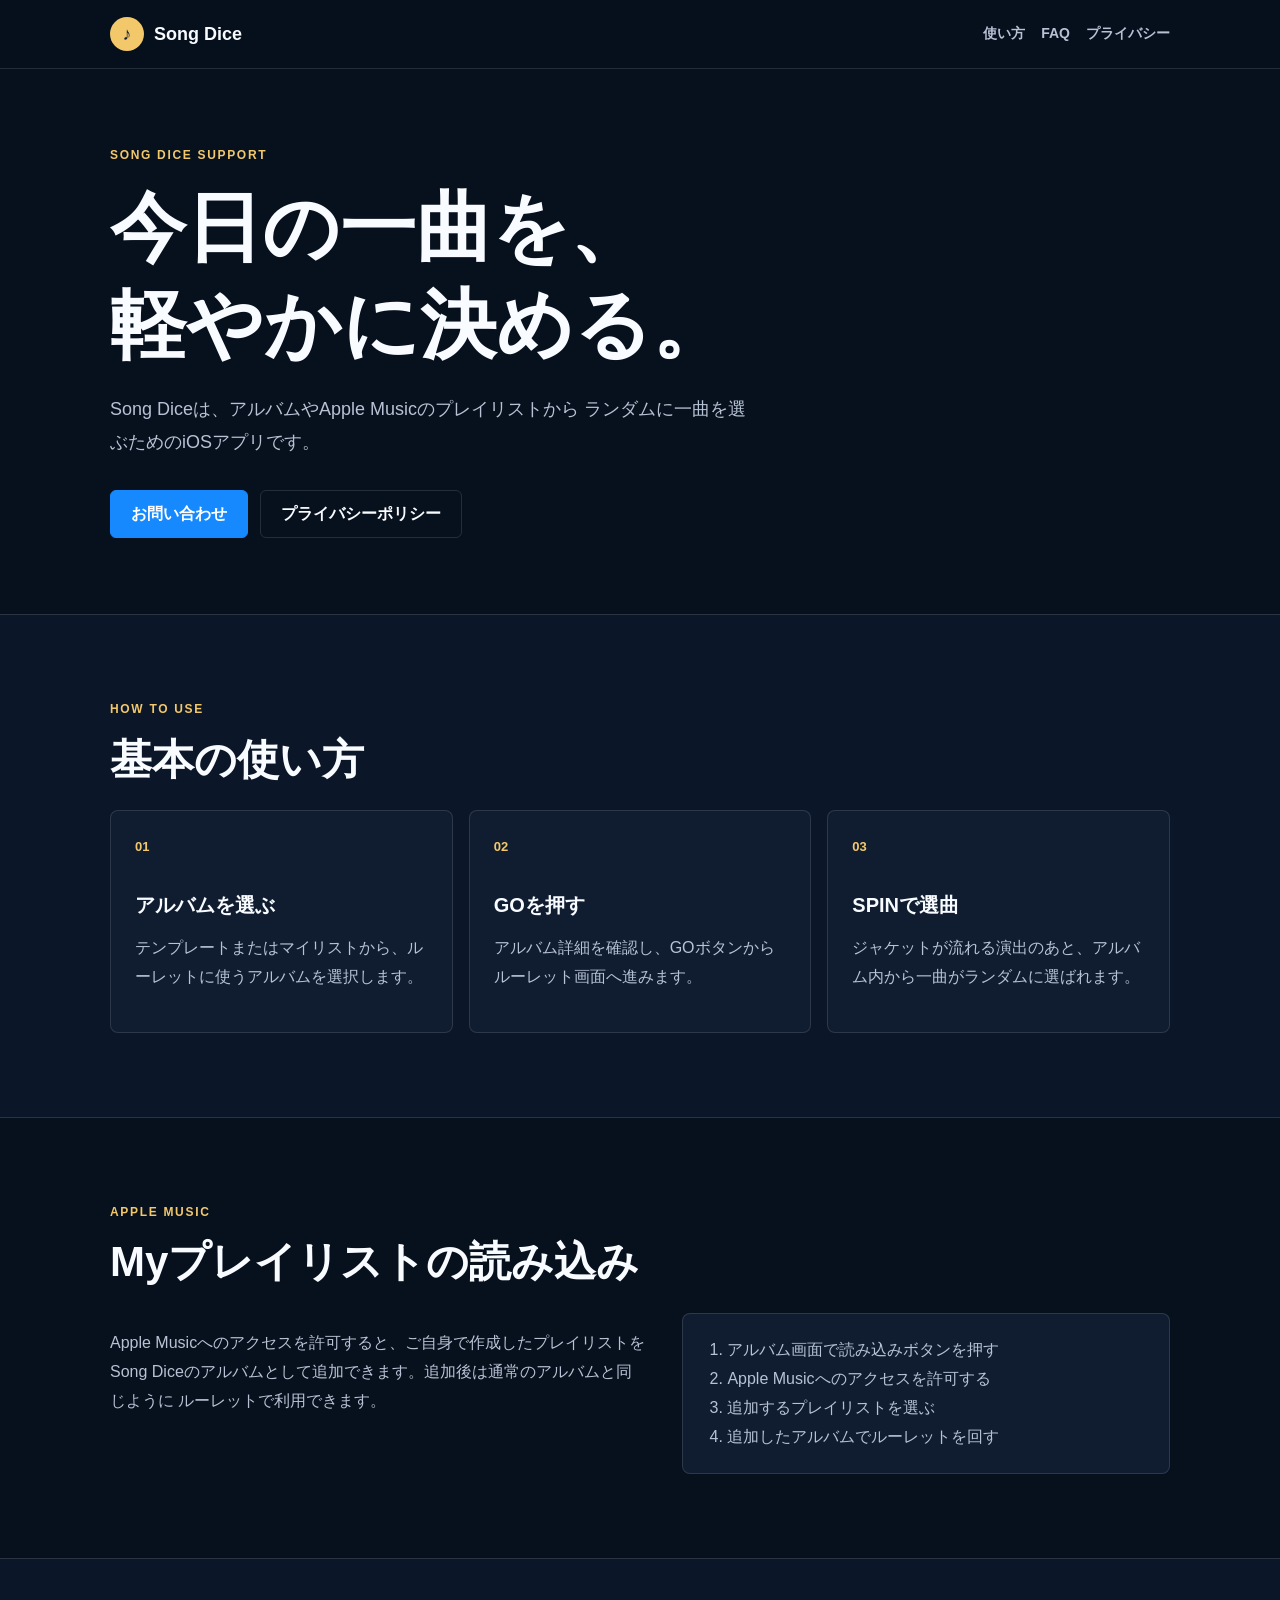
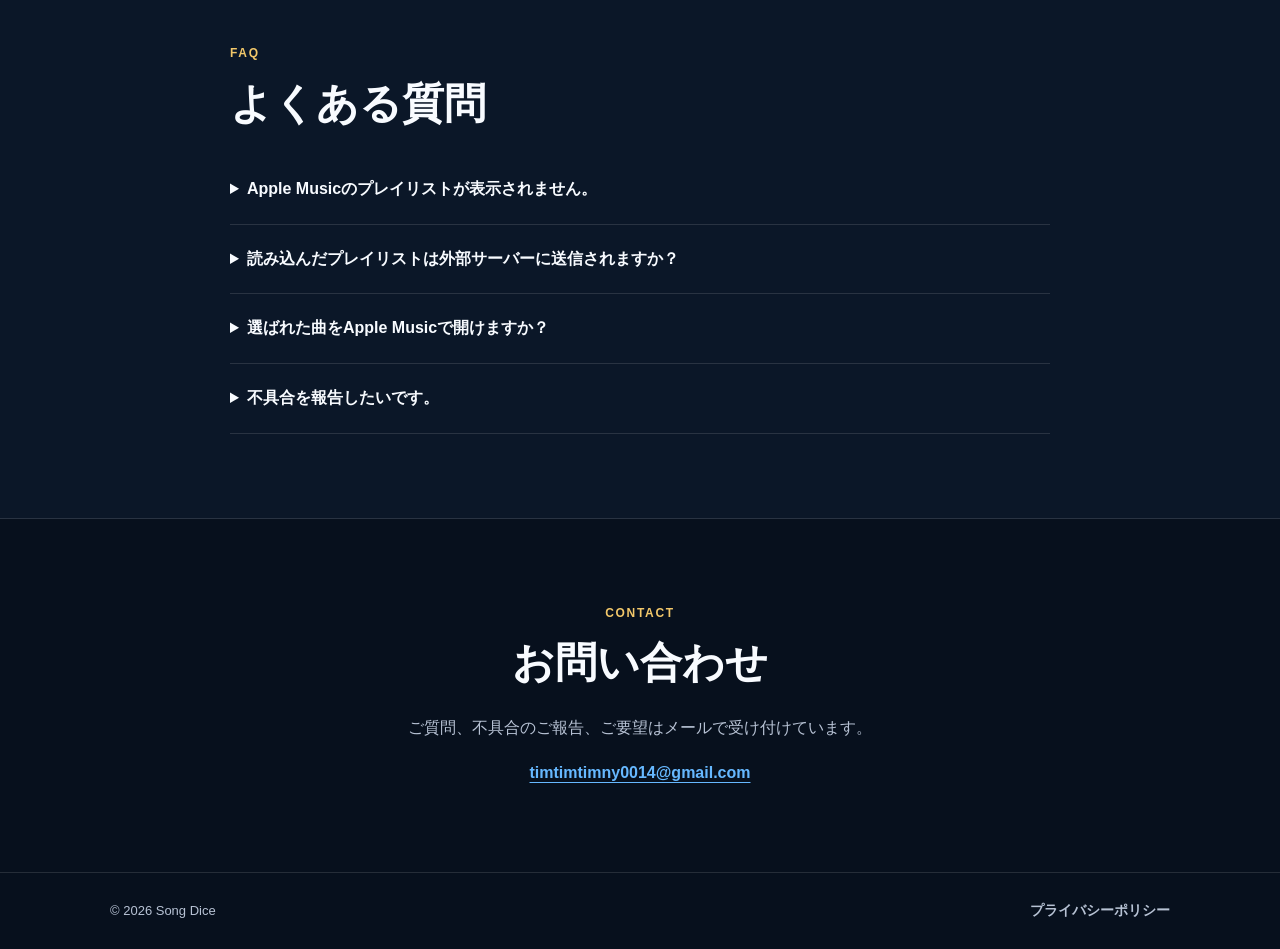
==== index.html @ 13b1c158 "Add Song Dice support and privacy pages" ====
<!DOCTYPE html>
<html lang="ja">
<head>
  <meta charset="UTF-8">
  <meta name="viewport" content="width=device-width, initial-scale=1">
  <meta name="description" content="Song Diceのサポートページです。使い方、よくある質問、お問い合わせ先をご案内します。">
  <title>Song Dice サポート</title>
  <link rel="stylesheet" href="styles.css">
</head>
<body>
  <header class="site-header">
    <div class="shell nav">
      <a class="brand" href="index.html" aria-label="Song Dice サポート トップ">
        <span class="brand-mark">♪</span>
        <span>Song Dice</span>
      </a>
      <nav aria-label="ページ内ナビゲーション">
        <a href="#guide">使い方</a>
        <a href="#faq">FAQ</a>
        <a href="privacy.html">プライバシー</a>
      </nav>
    </div>
  </header>

  <main>
    <section class="hero shell">
      <p class="eyebrow">SONG DICE SUPPORT</p>
      <h1>今日の一曲を、<br>軽やかに決める。</h1>
      <p class="hero-copy">
        Song Diceは、アルバムやApple Musicのプレイリストから
        ランダムに一曲を選ぶためのiOSアプリです。
      </p>
      <div class="hero-actions">
        <a class="button primary" href="mailto:timtimtimny0014@gmail.com">お問い合わせ</a>
        <a class="button secondary" href="privacy.html">プライバシーポリシー</a>
      </div>
    </section>

    <section class="section band" id="guide">
      <div class="shell">
        <p class="eyebrow">HOW TO USE</p>
        <h2>基本の使い方</h2>
        <div class="steps">
          <article>
            <span class="step-number">01</span>
            <h3>アルバムを選ぶ</h3>
            <p>テンプレートまたはマイリストから、ルーレットに使うアルバムを選択します。</p>
          </article>
          <article>
            <span class="step-number">02</span>
            <h3>GOを押す</h3>
            <p>アルバム詳細を確認し、GOボタンからルーレット画面へ進みます。</p>
          </article>
          <article>
            <span class="step-number">03</span>
            <h3>SPINで選曲</h3>
            <p>ジャケットが流れる演出のあと、アルバム内から一曲がランダムに選ばれます。</p>
          </article>
        </div>
      </div>
    </section>

    <section class="section shell">
      <p class="eyebrow">APPLE MUSIC</p>
      <h2>Myプレイリストの読み込み</h2>
      <div class="feature-layout">
        <div>
          <p>
            Apple Musicへのアクセスを許可すると、ご自身で作成したプレイリストを
            Song Diceのアルバムとして追加できます。追加後は通常のアルバムと同じように
            ルーレットで利用できます。
          </p>
        </div>
        <ol class="compact-list">
          <li>アルバム画面で読み込みボタンを押す</li>
          <li>Apple Musicへのアクセスを許可する</li>
          <li>追加するプレイリストを選ぶ</li>
          <li>追加したアルバムでルーレットを回す</li>
        </ol>
      </div>
    </section>

    <section class="section band" id="faq">
      <div class="shell narrow">
        <p class="eyebrow">FAQ</p>
        <h2>よくある質問</h2>
        <details>
          <summary>Apple Musicのプレイリストが表示されません。</summary>
          <p>端末でApple Musicにサインインしていること、設定アプリでSong Diceのメディアアクセスが許可されていることをご確認ください。通信環境を確認し、再読み込みもお試しください。</p>
        </details>
        <details>
          <summary>読み込んだプレイリストは外部サーバーに送信されますか？</summary>
          <p>Song Dice独自のサーバーには送信しません。読み込んだアルバムと曲情報は、お使いの端末内に保存されます。</p>
        </details>
        <details>
          <summary>選ばれた曲をApple Musicで開けますか？</summary>
          <p>曲情報にApple Musicのリンクがある場合は、結果画面からApple Musicで開けます。</p>
        </details>
        <details>
          <summary>不具合を報告したいです。</summary>
          <p>端末の機種、iOSのバージョン、発生した操作を添えて、下記メールアドレスまでご連絡ください。</p>
        </details>
      </div>
    </section>

    <section class="section shell contact" id="contact">
      <p class="eyebrow">CONTACT</p>
      <h2>お問い合わせ</h2>
      <p>ご質問、不具合のご報告、ご要望はメールで受け付けています。</p>
      <a class="contact-link" href="mailto:timtimtimny0014@gmail.com">timtimtimny0014@gmail.com</a>
    </section>
  </main>

  <footer>
    <div class="shell footer-inner">
      <span>© 2026 Song Dice</span>
      <a href="privacy.html">プライバシーポリシー</a>
    </div>
  </footer>
</body>
</html>
---- styles.css ----
:root {
  color-scheme: dark;
  --bg: #07101d;
  --bg-soft: #0b1728;
  --panel: #101d31;
  --line: rgba(255, 255, 255, 0.12);
  --text: #f8fbff;
  --muted: #b7c2d4;
  --blue: #1689ff;
  --blue-dark: #0768d8;
  --gold: #f3c86a;
  --max: 1060px;
}

* {
  box-sizing: border-box;
}

html {
  scroll-behavior: smooth;
}

body {
  margin: 0;
  background: var(--bg);
  color: var(--text);
  font-family: -apple-system, BlinkMacSystemFont, "Helvetica Neue", "Yu Gothic", YuGothic, sans-serif;
  line-height: 1.8;
}

a {
  color: inherit;
}

.shell {
  width: min(calc(100% - 40px), var(--max));
  margin-inline: auto;
}

.narrow {
  max-width: 820px;
}

.site-header {
  position: sticky;
  top: 0;
  z-index: 10;
  border-bottom: 1px solid var(--line);
  background: rgba(7, 16, 29, 0.94);
  backdrop-filter: blur(18px);
}

.nav,
.footer-inner {
  display: flex;
  align-items: center;
  justify-content: space-between;
  min-height: 68px;
  gap: 20px;
}

.brand {
  display: flex;
  align-items: center;
  gap: 10px;
  color: var(--text);
  font-size: 18px;
  font-weight: 800;
  text-decoration: none;
}

.brand-mark {
  display: grid;
  width: 34px;
  height: 34px;
  place-items: center;
  border-radius: 50%;
  background: var(--gold);
  color: #172033;
}

nav {
  display: flex;
  flex-wrap: wrap;
  justify-content: flex-end;
  gap: 16px;
}

nav a,
footer a {
  color: var(--muted);
  font-size: 14px;
  font-weight: 700;
  text-decoration: none;
}

nav a:hover,
footer a:hover,
nav a[aria-current="page"] {
  color: var(--text);
}

.hero {
  min-height: 520px;
  display: flex;
  flex-direction: column;
  justify-content: center;
  padding-block: 76px;
}

.eyebrow {
  margin: 0 0 12px;
  color: var(--gold);
  font-size: 12px;
  font-weight: 800;
  letter-spacing: 0.14em;
}

h1,
h2,
h3 {
  margin-top: 0;
  line-height: 1.28;
}

h1 {
  margin-bottom: 20px;
  font-size: clamp(42px, 8vw, 76px);
}

h2 {
  margin-bottom: 24px;
  font-size: clamp(28px, 5vw, 42px);
}

h3 {
  margin-bottom: 8px;
  font-size: 20px;
}

p {
  color: var(--muted);
}

.hero-copy {
  max-width: 640px;
  margin: 0;
  font-size: 18px;
}

.hero-actions {
  display: flex;
  flex-wrap: wrap;
  gap: 12px;
  margin-top: 32px;
}

.button {
  display: inline-flex;
  min-height: 48px;
  align-items: center;
  justify-content: center;
  padding: 0 20px;
  border: 1px solid var(--line);
  border-radius: 6px;
  font-weight: 800;
  text-decoration: none;
}

.primary {
  border-color: var(--blue);
  background: var(--blue);
  color: white;
}

.primary:hover {
  background: var(--blue-dark);
}

.secondary:hover {
  border-color: var(--gold);
}

.section {
  padding-block: 84px;
}

.band {
  border-block: 1px solid var(--line);
  background: var(--bg-soft);
}

.steps {
  display: grid;
  grid-template-columns: repeat(3, 1fr);
  gap: 16px;
}

.steps article {
  min-height: 220px;
  padding: 24px;
  border: 1px solid var(--line);
  border-radius: 8px;
  background: var(--panel);
}

.step-number {
  display: block;
  margin-bottom: 34px;
  color: var(--gold);
  font-size: 13px;
  font-weight: 800;
}

.feature-layout {
  display: grid;
  grid-template-columns: 1.1fr 1fr;
  gap: 36px;
}

.compact-list {
  margin: 0;
  padding: 22px 22px 22px 44px;
  border: 1px solid var(--line);
  border-radius: 8px;
  background: var(--panel);
  color: var(--muted);
}

details {
  padding: 20px 0;
  border-bottom: 1px solid var(--line);
}

summary {
  color: var(--text);
  cursor: pointer;
  font-weight: 800;
}

details p {
  margin-bottom: 0;
}

.contact {
  text-align: center;
}

.contact-link,
.text-link {
  color: #66b8ff;
  font-weight: 800;
  text-decoration: underline;
  text-underline-offset: 4px;
}

.policy {
  max-width: 820px;
  padding-block: 76px 96px;
}

.policy h1 {
  font-size: clamp(38px, 7vw, 58px);
}

.policy h2 {
  margin-top: 56px;
  margin-bottom: 10px;
  font-size: 26px;
}

.policy h3 {
  margin-top: 28px;
  margin-bottom: 6px;
  font-size: 18px;
}

.updated {
  margin-bottom: 40px;
  font-size: 14px;
}

footer {
  border-top: 1px solid var(--line);
}

.footer-inner {
  min-height: 76px;
  color: var(--muted);
  font-size: 13px;
}

@media (max-width: 720px) {
  .nav {
    align-items: flex-start;
    flex-direction: column;
    padding-block: 14px;
  }

  .hero {
    min-height: 460px;
  }

  .steps,
  .feature-layout {
    grid-template-columns: 1fr;
  }

  .section {
    padding-block: 64px;
  }
}
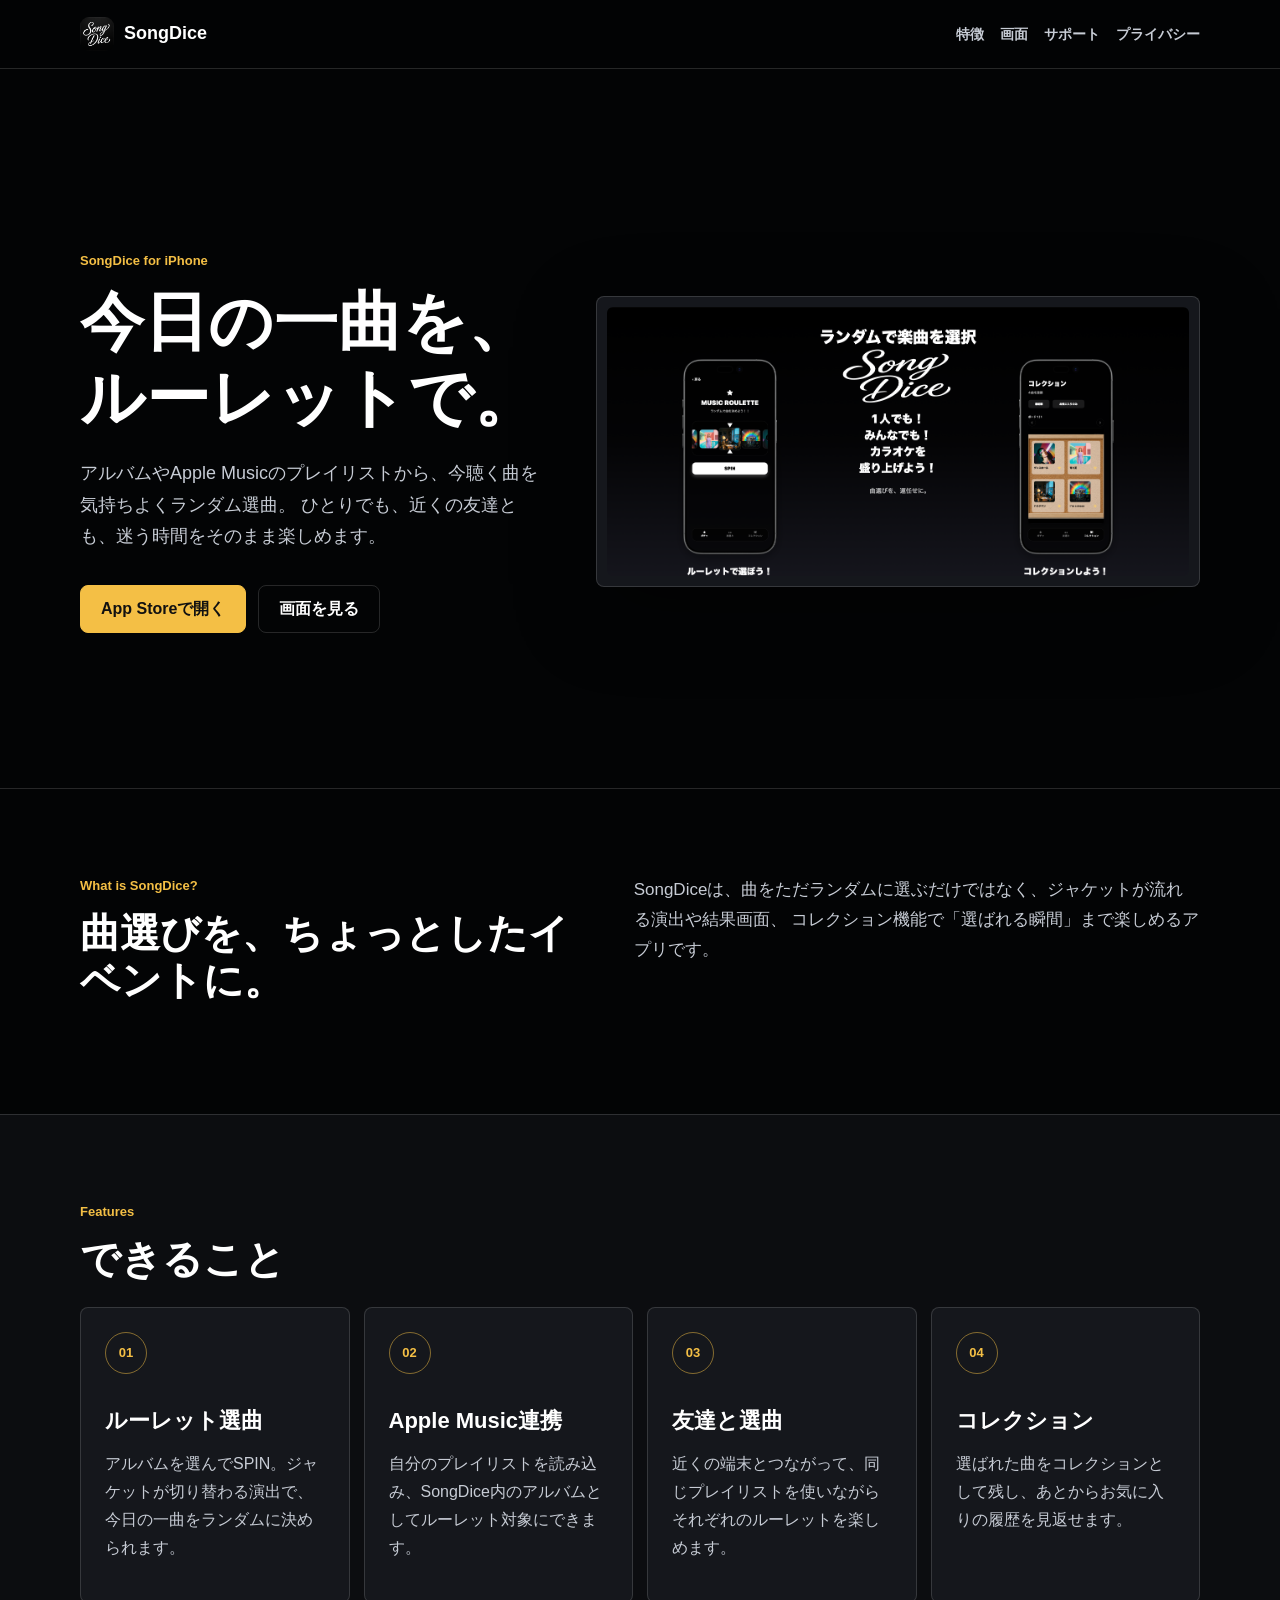
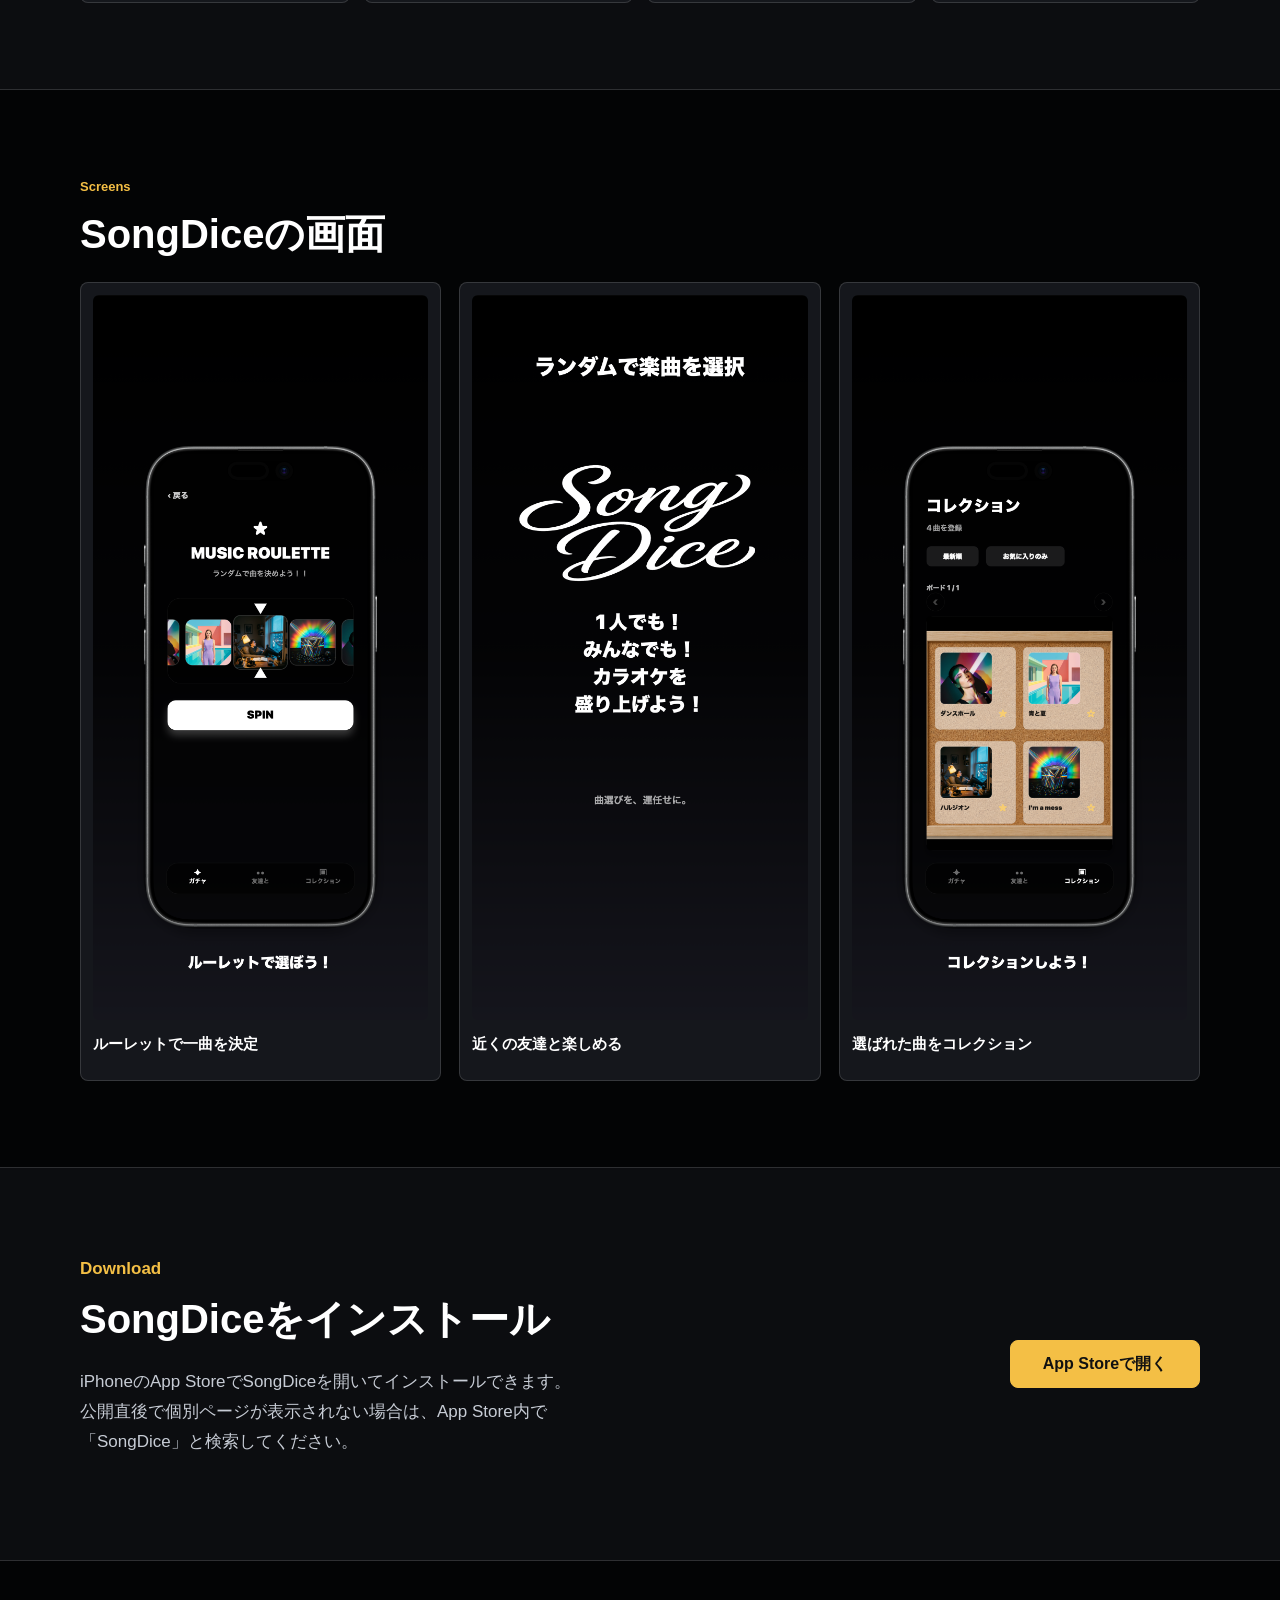
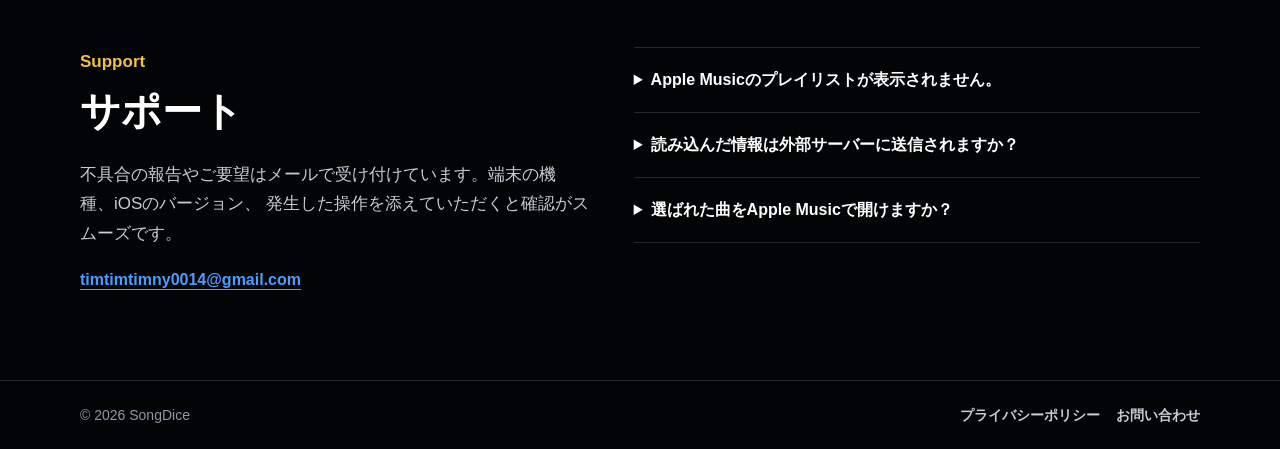
==== commit 7ef7379b: "Create SongDice promotional website" ====
--- a/index.html
+++ b/index.html
@@ -3,118 +3,168 @@
 <head>
   <meta charset="UTF-8">
   <meta name="viewport" content="width=device-width, initial-scale=1">
-  <meta name="description" content="Song Diceのサポートページです。使い方、よくある質問、お問い合わせ先をご案内します。">
-  <title>Song Dice サポート</title>
+  <meta name="description" content="SongDiceは、アルバムやApple Musicのプレイリストから今日の一曲をルーレットで決めるiOSアプリです。">
+  <meta property="og:title" content="SongDice">
+  <meta property="og:description" content="今日の一曲を、ルーレットで。">
+  <meta property="og:image" content="assets/songdice-hero.png">
+  <meta property="og:type" content="website">
+  <title>SongDice</title>
+  <link rel="icon" href="assets/songdice-icon.png">
+  <link rel="apple-touch-icon" href="assets/songdice-icon.png">
   <link rel="stylesheet" href="styles.css">
 </head>
 <body>
   <header class="site-header">
     <div class="shell nav">
-      <a class="brand" href="index.html" aria-label="Song Dice サポート トップ">
-        <span class="brand-mark">♪</span>
-        <span>Song Dice</span>
+      <a class="brand" href="index.html" aria-label="SongDice トップ">
+        <img src="assets/songdice-icon.png" alt="" width="34" height="34">
+        <span>SongDice</span>
       </a>
       <nav aria-label="ページ内ナビゲーション">
-        <a href="#guide">使い方</a>
-        <a href="#faq">FAQ</a>
+        <a href="#features">特徴</a>
+        <a href="#screens">画面</a>
+        <a href="#support">サポート</a>
         <a href="privacy.html">プライバシー</a>
       </nav>
     </div>
   </header>
 
   <main>
-    <section class="hero shell">
-      <p class="eyebrow">SONG DICE SUPPORT</p>
-      <h1>今日の一曲を、<br>軽やかに決める。</h1>
-      <p class="hero-copy">
-        Song Diceは、アルバムやApple Musicのプレイリストから
-        ランダムに一曲を選ぶためのiOSアプリです。
-      </p>
-      <div class="hero-actions">
-        <a class="button primary" href="mailto:timtimtimny0014@gmail.com">お問い合わせ</a>
-        <a class="button secondary" href="privacy.html">プライバシーポリシー</a>
+    <section class="hero">
+      <div class="shell hero-grid">
+        <div class="hero-copy">
+          <p class="eyebrow">SongDice for iPhone</p>
+          <h1>今日の一曲を、ルーレットで。</h1>
+          <p>
+            アルバムやApple Musicのプレイリストから、今聴く曲を気持ちよくランダム選曲。
+            ひとりでも、近くの友達とも、迷う時間をそのまま楽しめます。
+          </p>
+          <div class="hero-actions" aria-label="主要リンク">
+            <a class="button primary" href="itms-apps://itunes.apple.com/jp/search?term=SongDice&amp;media=software">App Storeで開く</a>
+            <a class="button secondary" href="#screens">画面を見る</a>
+          </div>
+        </div>
+        <figure class="hero-visual" aria-label="SongDiceのアプリ画面">
+          <img src="assets/songdice-hero.png" alt="SongDiceのルーレット、メッセージ、コレクション画面">
+        </figure>
       </div>
     </section>
 
-    <section class="section band" id="guide">
+    <section class="section intro">
+      <div class="shell intro-grid">
+        <div>
+          <p class="eyebrow">What is SongDice?</p>
+          <h2>曲選びを、ちょっとしたイベントに。</h2>
+        </div>
+        <p>
+          SongDiceは、曲をただランダムに選ぶだけではなく、ジャケットが流れる演出や結果画面、
+          コレクション機能で「選ばれる瞬間」まで楽しめるアプリです。
+        </p>
+      </div>
+    </section>
+
+    <section class="section band" id="features">
       <div class="shell">
-        <p class="eyebrow">HOW TO USE</p>
-        <h2>基本の使い方</h2>
-        <div class="steps">
+        <p class="eyebrow">Features</p>
+        <h2>できること</h2>
+        <div class="feature-grid">
           <article>
-            <span class="step-number">01</span>
-            <h3>アルバムを選ぶ</h3>
-            <p>テンプレートまたはマイリストから、ルーレットに使うアルバムを選択します。</p>
+            <span class="feature-number">01</span>
+            <h3>ルーレット選曲</h3>
+            <p>アルバムを選んでSPIN。ジャケットが切り替わる演出で、今日の一曲をランダムに決められます。</p>
           </article>
           <article>
-            <span class="step-number">02</span>
-            <h3>GOを押す</h3>
-            <p>アルバム詳細を確認し、GOボタンからルーレット画面へ進みます。</p>
+            <span class="feature-number">02</span>
+            <h3>Apple Music連携</h3>
+            <p>自分のプレイリストを読み込み、SongDice内のアルバムとしてルーレット対象にできます。</p>
           </article>
           <article>
-            <span class="step-number">03</span>
-            <h3>SPINで選曲</h3>
-            <p>ジャケットが流れる演出のあと、アルバム内から一曲がランダムに選ばれます。</p>
+            <span class="feature-number">03</span>
+            <h3>友達と選曲</h3>
+            <p>近くの端末とつながって、同じプレイリストを使いながらそれぞれのルーレットを楽しめます。</p>
+          </article>
+          <article>
+            <span class="feature-number">04</span>
+            <h3>コレクション</h3>
+            <p>選ばれた曲をコレクションとして残し、あとからお気に入りの履歴を見返せます。</p>
           </article>
         </div>
       </div>
     </section>
 
-    <section class="section shell">
-      <p class="eyebrow">APPLE MUSIC</p>
-      <h2>Myプレイリストの読み込み</h2>
-      <div class="feature-layout">
-        <div>
-          <p>
-            Apple Musicへのアクセスを許可すると、ご自身で作成したプレイリストを
-            Song Diceのアルバムとして追加できます。追加後は通常のアルバムと同じように
-            ルーレットで利用できます。
-          </p>
+    <section class="section" id="screens">
+      <div class="shell">
+        <div class="section-heading">
+          <p class="eyebrow">Screens</p>
+          <h2>SongDiceの画面</h2>
         </div>
-        <ol class="compact-list">
-          <li>アルバム画面で読み込みボタンを押す</li>
-          <li>Apple Musicへのアクセスを許可する</li>
-          <li>追加するプレイリストを選ぶ</li>
-          <li>追加したアルバムでルーレットを回す</li>
-        </ol>
+        <div class="screen-grid">
+          <figure>
+            <img src="assets/songdice-roulette.png" alt="ルーレット選曲画面">
+            <figcaption>ルーレットで一曲を決定</figcaption>
+          </figure>
+          <figure>
+            <img src="assets/songdice-message.png" alt="友達と楽しむメッセージ画面">
+            <figcaption>近くの友達と楽しめる</figcaption>
+          </figure>
+          <figure>
+            <img src="assets/songdice-collection.png" alt="選ばれた曲のコレクション画面">
+            <figcaption>選ばれた曲をコレクション</figcaption>
+          </figure>
+        </div>
       </div>
     </section>
 
-    <section class="section band" id="faq">
-      <div class="shell narrow">
-        <p class="eyebrow">FAQ</p>
-        <h2>よくある質問</h2>
-        <details>
-          <summary>Apple Musicのプレイリストが表示されません。</summary>
-          <p>端末でApple Musicにサインインしていること、設定アプリでSong Diceのメディアアクセスが許可されていることをご確認ください。通信環境を確認し、再読み込みもお試しください。</p>
-        </details>
-        <details>
-          <summary>読み込んだプレイリストは外部サーバーに送信されますか？</summary>
-          <p>Song Dice独自のサーバーには送信しません。読み込んだアルバムと曲情報は、お使いの端末内に保存されます。</p>
-        </details>
-        <details>
-          <summary>選ばれた曲をApple Musicで開けますか？</summary>
-          <p>曲情報にApple Musicのリンクがある場合は、結果画面からApple Musicで開けます。</p>
-        </details>
-        <details>
-          <summary>不具合を報告したいです。</summary>
-          <p>端末の機種、iOSのバージョン、発生した操作を添えて、下記メールアドレスまでご連絡ください。</p>
-        </details>
+    <section class="section band install">
+      <div class="shell install-grid">
+        <div>
+          <p class="eyebrow">Download</p>
+          <h2>SongDiceをインストール</h2>
+          <p>
+            iPhoneのApp StoreでSongDiceを開いてインストールできます。
+            公開直後で個別ページが表示されない場合は、App Store内で「SongDice」と検索してください。
+          </p>
+        </div>
+        <a class="button primary large" href="itms-apps://itunes.apple.com/jp/search?term=SongDice&amp;media=software">App Storeで開く</a>
       </div>
     </section>
 
-    <section class="section shell contact" id="contact">
-      <p class="eyebrow">CONTACT</p>
-      <h2>お問い合わせ</h2>
-      <p>ご質問、不具合のご報告、ご要望はメールで受け付けています。</p>
-      <a class="contact-link" href="mailto:timtimtimny0014@gmail.com">timtimtimny0014@gmail.com</a>
+    <section class="section" id="support">
+      <div class="shell support-grid">
+        <div>
+          <p class="eyebrow">Support</p>
+          <h2>サポート</h2>
+          <p>
+            不具合の報告やご要望はメールで受け付けています。端末の機種、iOSのバージョン、
+            発生した操作を添えていただくと確認がスムーズです。
+          </p>
+          <a class="text-link" href="mailto:timtimtimny0014@gmail.com">timtimtimny0014@gmail.com</a>
+        </div>
+        <div class="faq-list" aria-label="よくある質問">
+          <details>
+            <summary>Apple Musicのプレイリストが表示されません。</summary>
+            <p>端末でApple Musicにサインインしていること、設定アプリでSongDiceのメディアアクセスが許可されていることをご確認ください。</p>
+          </details>
+          <details>
+            <summary>読み込んだ情報は外部サーバーに送信されますか？</summary>
+            <p>SongDice独自のサーバーには送信しません。読み込んだアルバムと曲情報は端末内に保存されます。</p>
+          </details>
+          <details>
+            <summary>選ばれた曲をApple Musicで開けますか？</summary>
+            <p>曲情報にApple Musicのリンクがある場合は、結果画面からApple Musicで開けます。</p>
+          </details>
+        </div>
+      </div>
     </section>
   </main>
 
   <footer>
     <div class="shell footer-inner">
-      <span>© 2026 Song Dice</span>
-      <a href="privacy.html">プライバシーポリシー</a>
+      <span>© 2026 SongDice</span>
+      <div>
+        <a href="privacy.html">プライバシーポリシー</a>
+        <a href="mailto:timtimtimny0014@gmail.com">お問い合わせ</a>
+      </div>
     </div>
   </footer>
 </body>
--- a/styles.css
+++ b/styles.css
@@ -1,15 +1,17 @@
 :root {
   color-scheme: dark;
-  --bg: #07101d;
-  --bg-soft: #0b1728;
-  --panel: #101d31;
-  --line: rgba(255, 255, 255, 0.12);
-  --text: #f8fbff;
-  --muted: #b7c2d4;
-  --blue: #1689ff;
-  --blue-dark: #0768d8;
-  --gold: #f3c86a;
-  --max: 1060px;
+  --bg: #030405;
+  --bg-soft: #0c0d10;
+  --panel: #15171c;
+  --panel-strong: #1d2027;
+  --line: rgba(255, 255, 255, 0.14);
+  --text: #ffffff;
+  --muted: #c7ccd5;
+  --soft: #8f98a8;
+  --gold: #f4bf45;
+  --green: #22c58b;
+  --blue: #4b9dff;
+  --max: 1120px;
 }
 
 * {
@@ -25,7 +27,12 @@
   background: var(--bg);
   color: var(--text);
   font-family: -apple-system, BlinkMacSystemFont, "Helvetica Neue", "Yu Gothic", YuGothic, sans-serif;
-  line-height: 1.8;
+  line-height: 1.75;
+}
+
+img {
+  display: block;
+  max-width: 100%;
 }
 
 a {
@@ -37,25 +44,21 @@
   margin-inline: auto;
 }
 
-.narrow {
-  max-width: 820px;
-}
-
 .site-header {
   position: sticky;
   top: 0;
-  z-index: 10;
+  z-index: 20;
   border-bottom: 1px solid var(--line);
-  background: rgba(7, 16, 29, 0.94);
-  backdrop-filter: blur(18px);
+  background: rgba(3, 4, 5, 0.92);
+  backdrop-filter: blur(16px);
 }
 
 .nav,
 .footer-inner {
   display: flex;
+  min-height: 68px;
   align-items: center;
   justify-content: space-between;
-  min-height: 68px;
   gap: 20px;
 }
 
@@ -69,17 +72,12 @@
   text-decoration: none;
 }
 
-.brand-mark {
-  display: grid;
-  width: 34px;
-  height: 34px;
-  place-items: center;
-  border-radius: 50%;
-  background: var(--gold);
-  color: #172033;
-}
-
-nav {
+.brand img {
+  border-radius: 9px;
+}
+
+nav,
+.footer-inner div {
   display: flex;
   flex-wrap: wrap;
   justify-content: flex-end;
@@ -101,49 +99,64 @@
 }
 
 .hero {
-  min-height: 520px;
-  display: flex;
-  flex-direction: column;
-  justify-content: center;
-  padding-block: 76px;
+  min-height: 720px;
+  display: flex;
+  align-items: center;
+  padding-block: 78px 52px;
+  border-bottom: 1px solid var(--line);
+  background: #030405;
+}
+
+.hero-grid {
+  display: grid;
+  grid-template-columns: minmax(0, 0.9fr) minmax(420px, 1.15fr);
+  align-items: center;
+  gap: 44px;
+}
+
+.hero-copy {
+  min-width: 0;
 }
 
 .eyebrow {
   margin: 0 0 12px;
   color: var(--gold);
-  font-size: 12px;
-  font-weight: 800;
-  letter-spacing: 0.14em;
+  font-size: 13px;
+  font-weight: 800;
+  letter-spacing: 0;
+  text-transform: none;
 }
 
 h1,
 h2,
 h3 {
   margin-top: 0;
-  line-height: 1.28;
+  color: var(--text);
+  line-height: 1.18;
+  letter-spacing: 0;
 }
 
 h1 {
-  margin-bottom: 20px;
-  font-size: clamp(42px, 8vw, 76px);
+  margin-bottom: 22px;
+  font-size: 64px;
 }
 
 h2 {
   margin-bottom: 24px;
-  font-size: clamp(28px, 5vw, 42px);
+  font-size: 40px;
 }
 
 h3 {
-  margin-bottom: 8px;
-  font-size: 20px;
+  margin-bottom: 10px;
+  font-size: 22px;
 }
 
 p {
   color: var(--muted);
 }
 
-.hero-copy {
-  max-width: 640px;
+.hero-copy p:not(.eyebrow) {
+  max-width: 610px;
   margin: 0;
   font-size: 18px;
 }
@@ -162,27 +175,51 @@
   justify-content: center;
   padding: 0 20px;
   border: 1px solid var(--line);
-  border-radius: 6px;
+  border-radius: 8px;
+  color: var(--text);
   font-weight: 800;
   text-decoration: none;
+  transition: background 160ms ease, border-color 160ms ease, transform 160ms ease;
+}
+
+.button:hover {
+  transform: translateY(-1px);
 }
 
 .primary {
-  border-color: var(--blue);
-  background: var(--blue);
-  color: white;
+  border-color: var(--gold);
+  background: var(--gold);
+  color: #111111;
 }
 
 .primary:hover {
-  background: var(--blue-dark);
+  background: #ffd266;
 }
 
 .secondary:hover {
   border-color: var(--gold);
 }
 
+.large {
+  min-width: 190px;
+}
+
+.hero-visual {
+  margin: 0;
+  padding: 10px;
+  border: 1px solid var(--line);
+  border-radius: 8px;
+  background: var(--panel);
+  box-shadow: 0 24px 80px rgba(0, 0, 0, 0.42);
+}
+
+.hero-visual img {
+  width: 100%;
+  border-radius: 6px;
+}
+
 .section {
-  padding-block: 84px;
+  padding-block: 86px;
 }
 
 .band {
@@ -190,45 +227,99 @@
   background: var(--bg-soft);
 }
 
-.steps {
+.intro-grid,
+.install-grid,
+.support-grid {
   display: grid;
-  grid-template-columns: repeat(3, 1fr);
-  gap: 16px;
-}
-
-.steps article {
-  min-height: 220px;
+  grid-template-columns: minmax(0, 0.9fr) minmax(0, 1fr);
+  align-items: start;
+  gap: 44px;
+}
+
+.intro-grid p:last-child,
+.install-grid p,
+.support-grid p {
+  margin-top: 0;
+  font-size: 17px;
+}
+
+.feature-grid {
+  display: grid;
+  grid-template-columns: repeat(4, minmax(0, 1fr));
+  gap: 14px;
+}
+
+.feature-grid article {
+  min-height: 250px;
   padding: 24px;
   border: 1px solid var(--line);
   border-radius: 8px;
   background: var(--panel);
 }
 
-.step-number {
-  display: block;
+.feature-number {
+  display: inline-flex;
+  width: 42px;
+  height: 42px;
+  align-items: center;
+  justify-content: center;
   margin-bottom: 34px;
+  border: 1px solid rgba(244, 191, 69, 0.5);
+  border-radius: 50%;
   color: var(--gold);
   font-size: 13px;
   font-weight: 800;
 }
 
-.feature-layout {
+.screen-grid {
   display: grid;
-  grid-template-columns: 1.1fr 1fr;
-  gap: 36px;
-}
-
-.compact-list {
+  grid-template-columns: repeat(3, minmax(0, 1fr));
+  gap: 18px;
+}
+
+.screen-grid figure {
   margin: 0;
-  padding: 22px 22px 22px 44px;
+  padding: 12px;
   border: 1px solid var(--line);
   border-radius: 8px;
   background: var(--panel);
-  color: var(--muted);
+}
+
+.screen-grid img {
+  width: 100%;
+  border-radius: 6px;
+}
+
+figcaption {
+  min-height: 48px;
+  display: flex;
+  align-items: center;
+  color: var(--text);
+  font-size: 15px;
+  font-weight: 800;
+}
+
+.install-grid {
+  align-items: center;
+}
+
+.install-grid .button {
+  justify-self: end;
+}
+
+.text-link {
+  color: var(--blue);
+  font-weight: 800;
+  text-decoration: underline;
+  text-underline-offset: 4px;
+}
+
+.faq-list {
+  border-top: 1px solid var(--line);
 }
 
 details {
-  padding: 20px 0;
+  padding: 18px 0;
   border-bottom: 1px solid var(--line);
 }
 
@@ -242,71 +333,134 @@
   margin-bottom: 0;
 }
 
-.contact {
-  text-align: center;
-}
-
-.contact-link,
-.text-link {
-  color: #66b8ff;
-  font-weight: 800;
-  text-decoration: underline;
-  text-underline-offset: 4px;
-}
-
 .policy {
-  max-width: 820px;
+  max-width: 860px;
   padding-block: 76px 96px;
 }
 
 .policy h1 {
-  font-size: clamp(38px, 7vw, 58px);
+  font-size: 52px;
 }
 
 .policy h2 {
-  margin-top: 56px;
-  margin-bottom: 10px;
-  font-size: 26px;
+  margin-top: 52px;
+  font-size: 28px;
 }
 
 .policy h3 {
   margin-top: 28px;
-  margin-bottom: 6px;
-  font-size: 18px;
+  font-size: 20px;
 }
 
 .updated {
-  margin-bottom: 40px;
-  font-size: 14px;
+  color: var(--soft);
 }
 
 footer {
   border-top: 1px solid var(--line);
-}
-
-.footer-inner {
-  min-height: 76px;
-  color: var(--muted);
-  font-size: 13px;
+  background: #030405;
+}
+
+footer span {
+  color: var(--soft);
+  font-size: 14px;
+}
+
+@media (max-width: 980px) {
+  h1 {
+    font-size: 52px;
+  }
+
+  h2 {
+    font-size: 34px;
+  }
+
+  .hero {
+    min-height: auto;
+  }
+
+  .hero-grid,
+  .intro-grid,
+  .install-grid,
+  .support-grid {
+    grid-template-columns: 1fr;
+  }
+
+  .hero-grid {
+    gap: 32px;
+  }
+
+  .install-grid .button {
+    justify-self: start;
+  }
+
+  .feature-grid {
+    grid-template-columns: repeat(2, minmax(0, 1fr));
+  }
 }
 
 @media (max-width: 720px) {
-  .nav {
+  .shell {
+    width: min(calc(100% - 28px), var(--max));
+  }
+
+  .nav,
+  .footer-inner {
+    min-height: auto;
+    padding-block: 14px;
     align-items: flex-start;
     flex-direction: column;
-    padding-block: 14px;
+  }
+
+  nav,
+  .footer-inner div {
+    justify-content: flex-start;
+    gap: 12px;
   }
 
   .hero {
-    min-height: 460px;
-  }
-
-  .steps,
-  .feature-layout {
+    padding-block: 42px 28px;
+  }
+
+  h1 {
+    font-size: 42px;
+  }
+
+  h2 {
+    font-size: 30px;
+  }
+
+  .hero-copy p:not(.eyebrow),
+  .intro-grid p:last-child,
+  .install-grid p,
+  .support-grid p {
+    font-size: 16px;
+  }
+
+  .hero-actions,
+  .hero-actions .button,
+  .install-grid .button {
+    width: 100%;
+  }
+
+  .feature-grid,
+  .screen-grid {
     grid-template-columns: 1fr;
   }
 
   .section {
-    padding-block: 64px;
-  }
-}
+    padding-block: 62px;
+  }
+
+  .feature-grid article {
+    min-height: auto;
+  }
+
+  .feature-number {
+    margin-bottom: 20px;
+  }
+
+  .policy h1 {
+    font-size: 38px;
+  }
+}
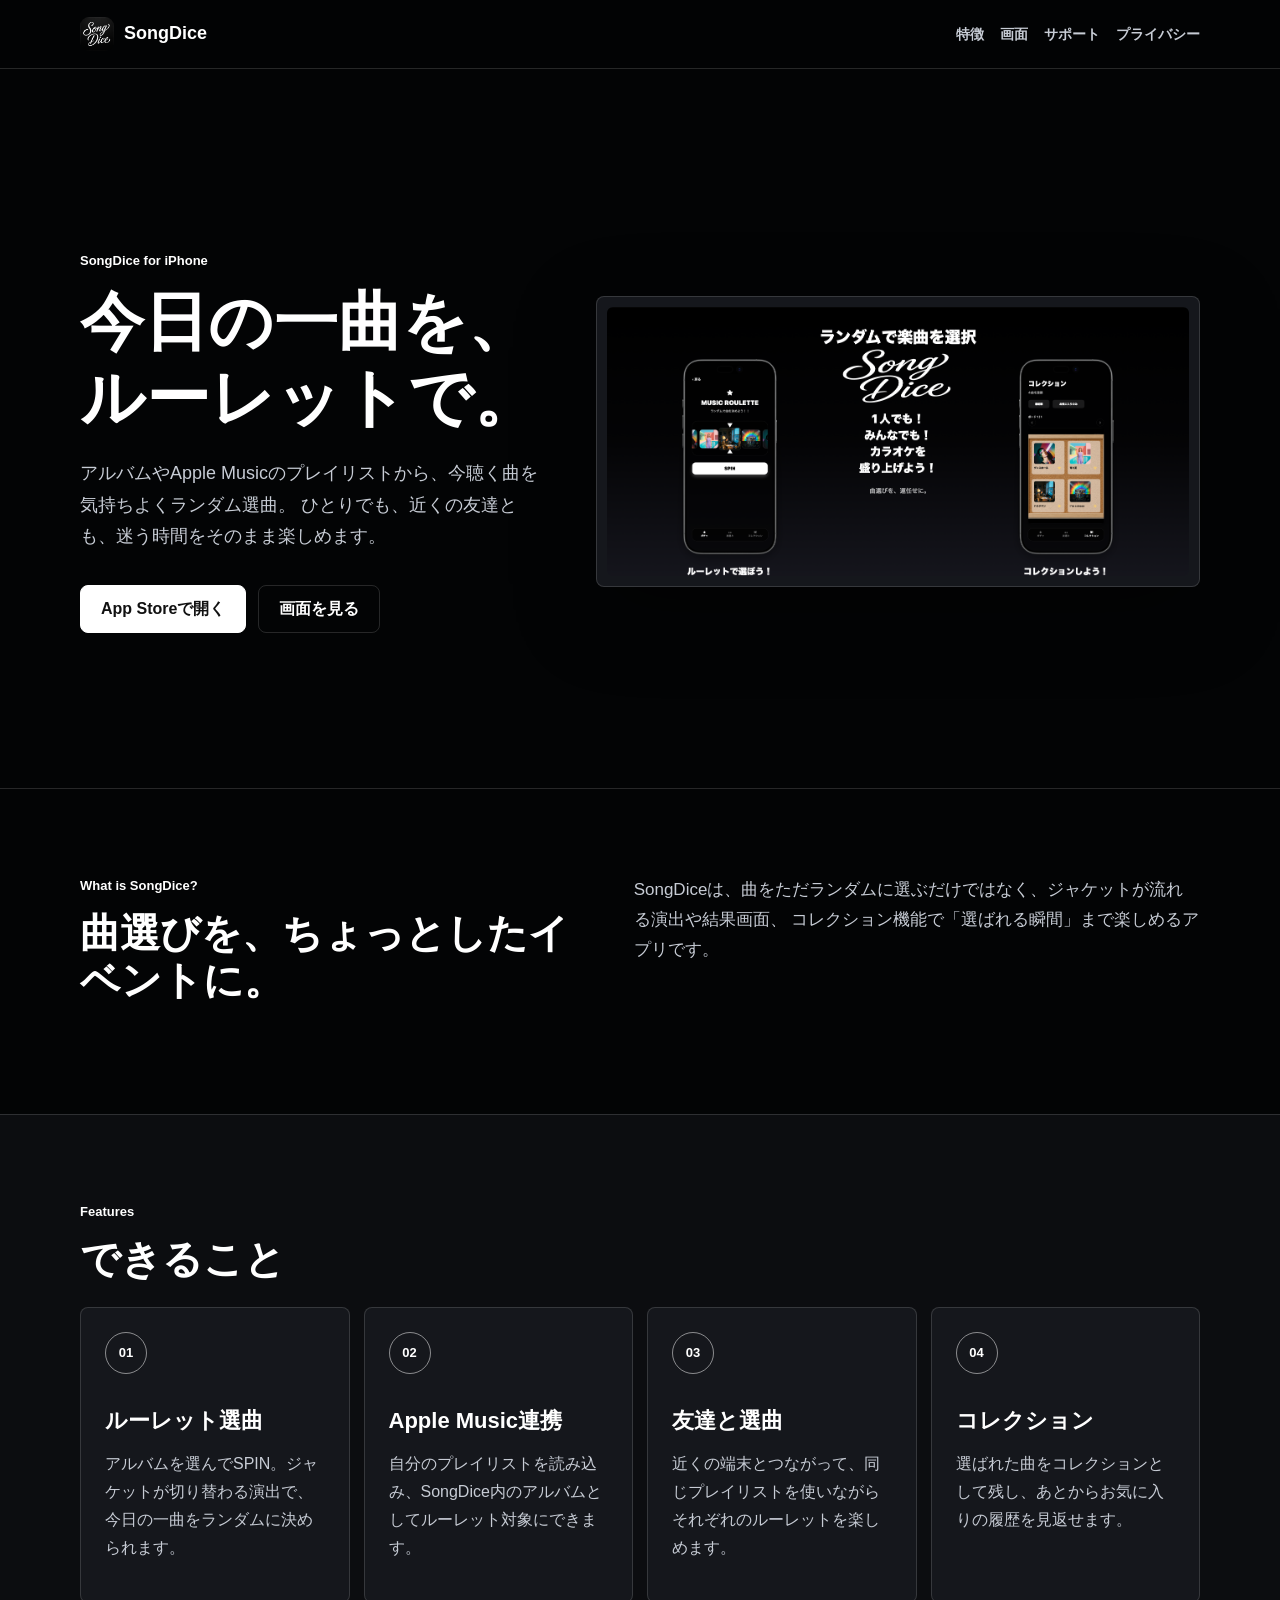
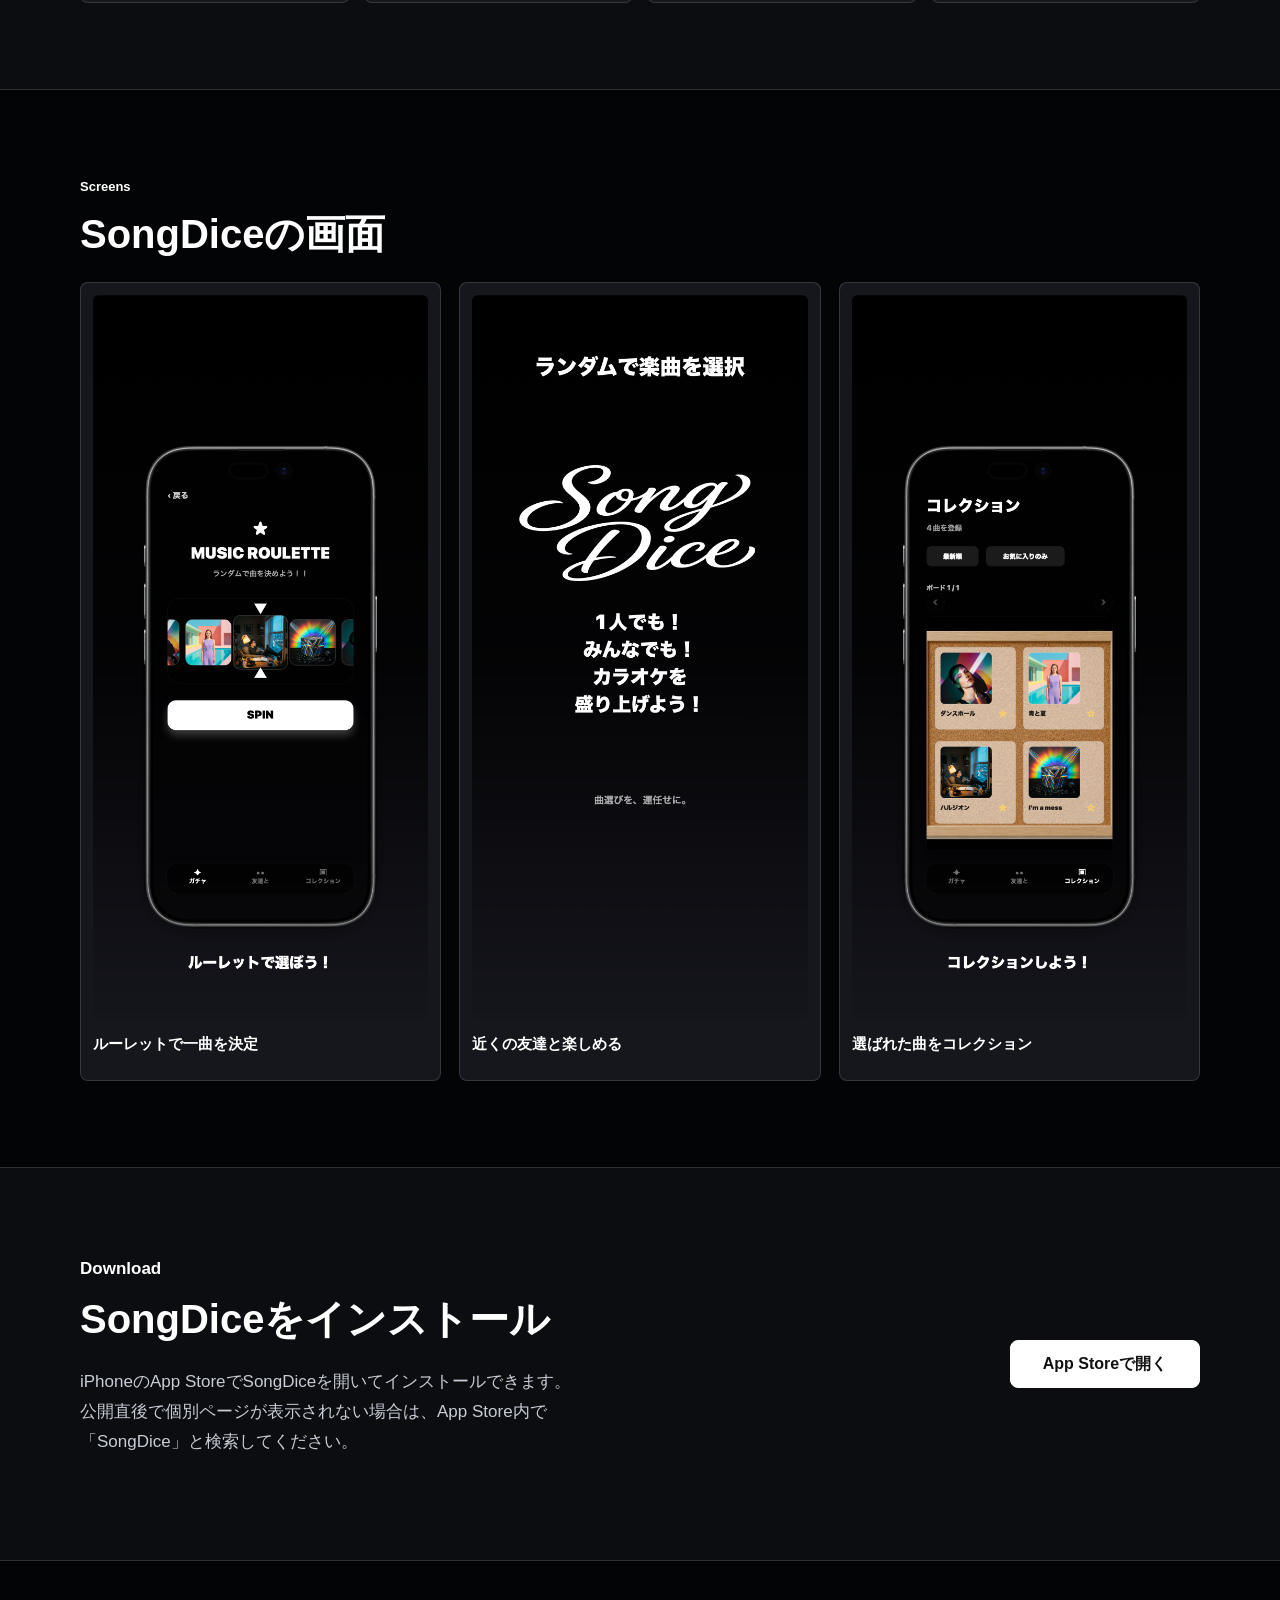
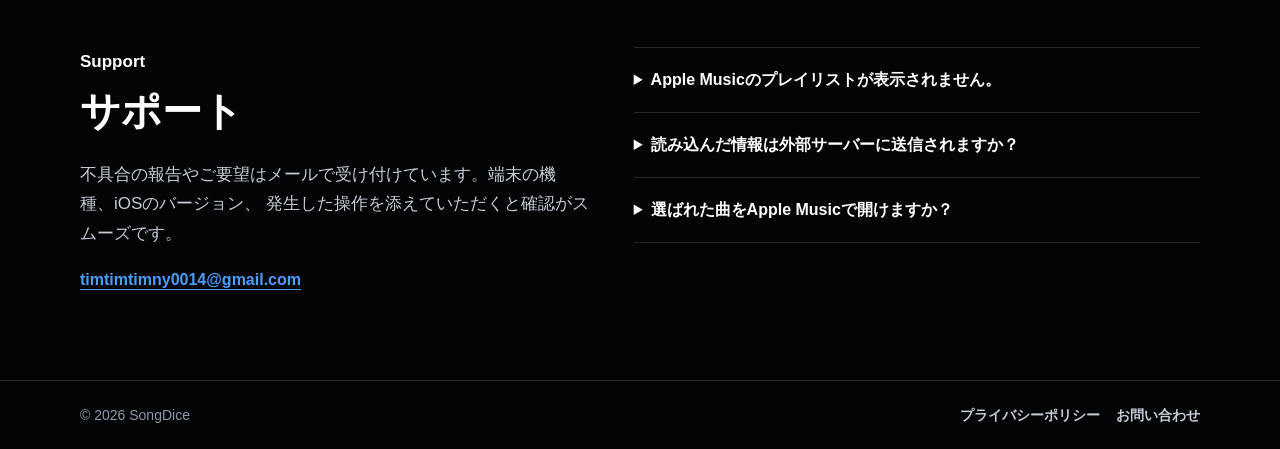
==== commit b4751323: "Update App Store link and white accents" ====
--- a/index.html
+++ b/index.html
@@ -40,7 +40,7 @@
             ひとりでも、近くの友達とも、迷う時間をそのまま楽しめます。
           </p>
           <div class="hero-actions" aria-label="主要リンク">
-            <a class="button primary" href="itms-apps://itunes.apple.com/jp/search?term=SongDice&amp;media=software">App Storeで開く</a>
+            <a class="button primary" href="https://apps.apple.com/jp/app/song-dice/id6774617741" target="_blank" rel="noopener noreferrer">App Storeで開く</a>
             <a class="button secondary" href="#screens">画面を見る</a>
           </div>
         </div>
@@ -125,7 +125,7 @@
             公開直後で個別ページが表示されない場合は、App Store内で「SongDice」と検索してください。
           </p>
         </div>
-        <a class="button primary large" href="itms-apps://itunes.apple.com/jp/search?term=SongDice&amp;media=software">App Storeで開く</a>
+        <a class="button primary large" href="https://apps.apple.com/jp/app/song-dice/id6774617741" target="_blank" rel="noopener noreferrer">App Storeで開く</a>
       </div>
     </section>
 
--- a/styles.css
+++ b/styles.css
@@ -8,7 +8,6 @@
   --text: #ffffff;
   --muted: #c7ccd5;
   --soft: #8f98a8;
-  --gold: #f4bf45;
   --green: #22c58b;
   --blue: #4b9dff;
   --max: 1120px;
@@ -120,7 +119,7 @@
 
 .eyebrow {
   margin: 0 0 12px;
-  color: var(--gold);
+  color: var(--text);
   font-size: 13px;
   font-weight: 800;
   letter-spacing: 0;
@@ -187,17 +186,17 @@
 }
 
 .primary {
-  border-color: var(--gold);
-  background: var(--gold);
+  border-color: var(--text);
+  background: var(--text);
   color: #111111;
 }
 
 .primary:hover {
-  background: #ffd266;
+  background: #e9edf3;
 }
 
 .secondary:hover {
-  border-color: var(--gold);
+  border-color: var(--text);
 }
 
 .large {
@@ -264,9 +263,9 @@
   align-items: center;
   justify-content: center;
   margin-bottom: 34px;
-  border: 1px solid rgba(244, 191, 69, 0.5);
+  border: 1px solid rgba(255, 255, 255, 0.5);
   border-radius: 50%;
-  color: var(--gold);
+  color: var(--text);
   font-size: 13px;
   font-weight: 800;
 }
